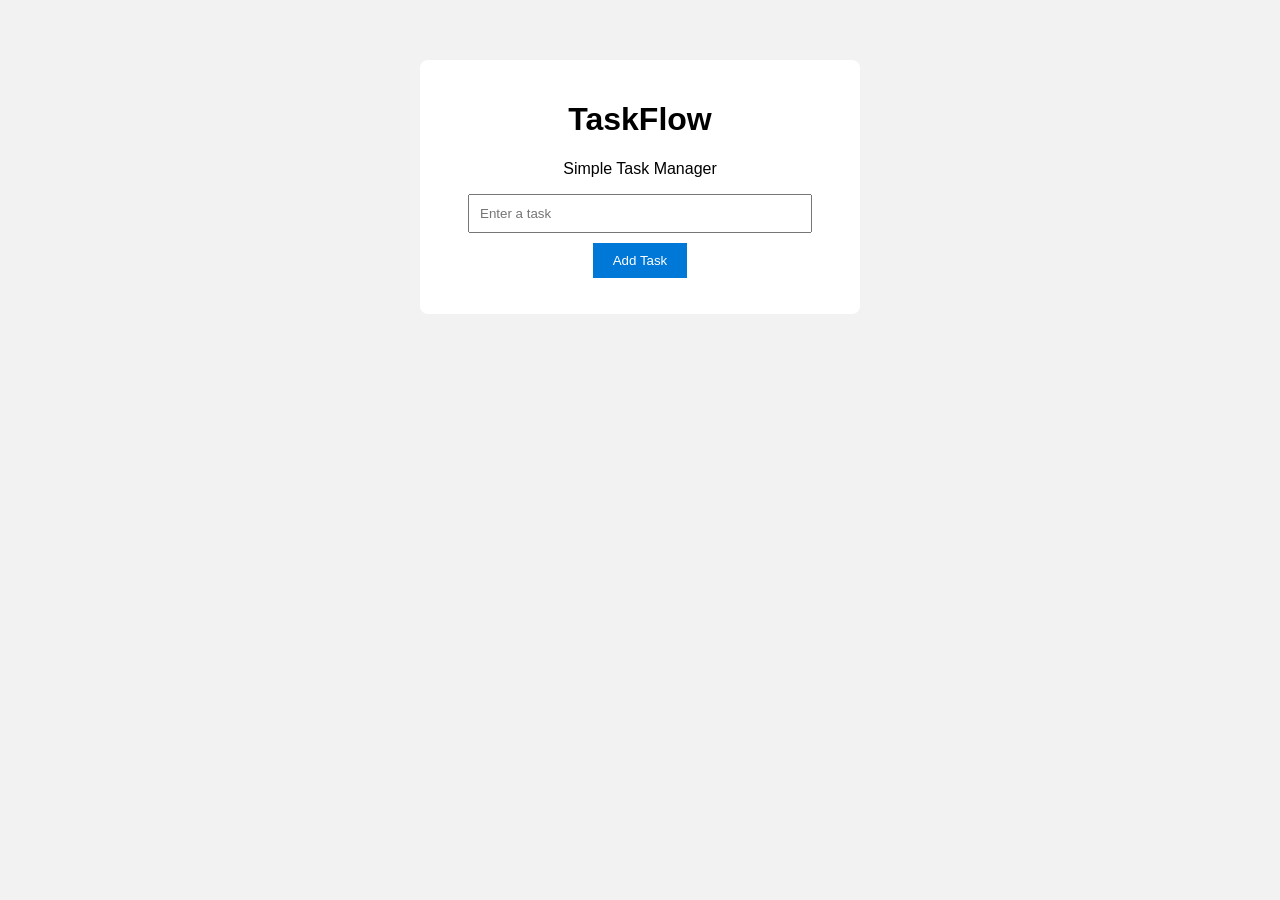
==== index.html @ 828ae336 "feat: initial project setup" ====
<!DOCTYPE html>
<html lang="en">
<head>
    <meta charset="UTF-8">
    <meta name="viewport" content="width=device-width, initial-scale=1.0">
    <title>TaskFlow</title>
    <link rel="stylesheet" href="style.css">
</head>
<body>

<div class="container">
    <h1>TaskFlow</h1>
    <p>Simple Task Manager</p>

    <input type="text" id="taskInput" placeholder="Enter a task">

    <button onclick="addTask()">Add Task</button>

    <ul id="taskList"></ul>
</div>

<script src="script.js"></script>

</body>
</html>
---- style.css ----
body{
    margin:0;
    background:#f2f2f2;
    font-family:Arial, Helvetica, sans-serif;
}

.container{
    width:400px;
    margin:60px auto;
    background:white;
    padding:20px;
    border-radius:8px;
    text-align:center;
}

input{
    width:80%;
    padding:10px;
    margin-bottom:10px;
}

button{
    padding:10px 20px;
    background:#0078d7;
    color:white;
    border:none;
    cursor:pointer;
}

button:hover{
    background:#005ea6;
}

li{
    text-align:left;
    padding:8px;
}
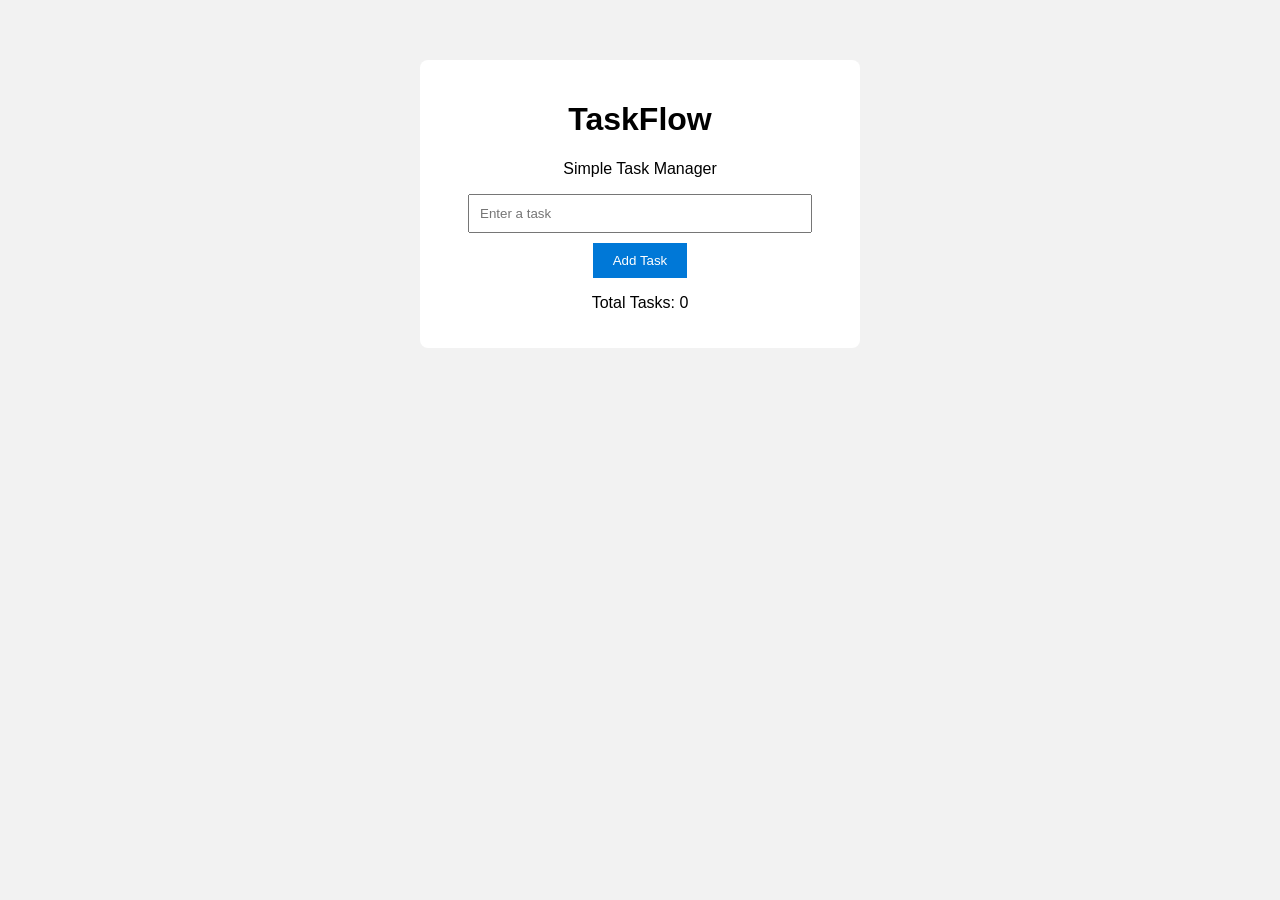
==== commit aca1b31a: "feat: add create task button" ====
--- a/index.html
+++ b/index.html
@@ -9,14 +9,22 @@
 <body>
 
 <div class="container">
+
     <h1>TaskFlow</h1>
+
     <p>Simple Task Manager</p>
 
-    <input type="text" id="taskInput" placeholder="Enter a task">
+    <input
+        type="text"
+        id="taskInput"
+        placeholder="Enter a task">
 
-    <button onclick="addTask()">Add Task</button>
+    <button onclick="addTask()">
+        Add Task
+    </button>
+    <p>Total Tasks: <span id="count">0</span></p>
+    <ul id="taskList"></ul>
 
-    <ul id="taskList"></ul>
 </div>
 
 <script src="script.js"></script>
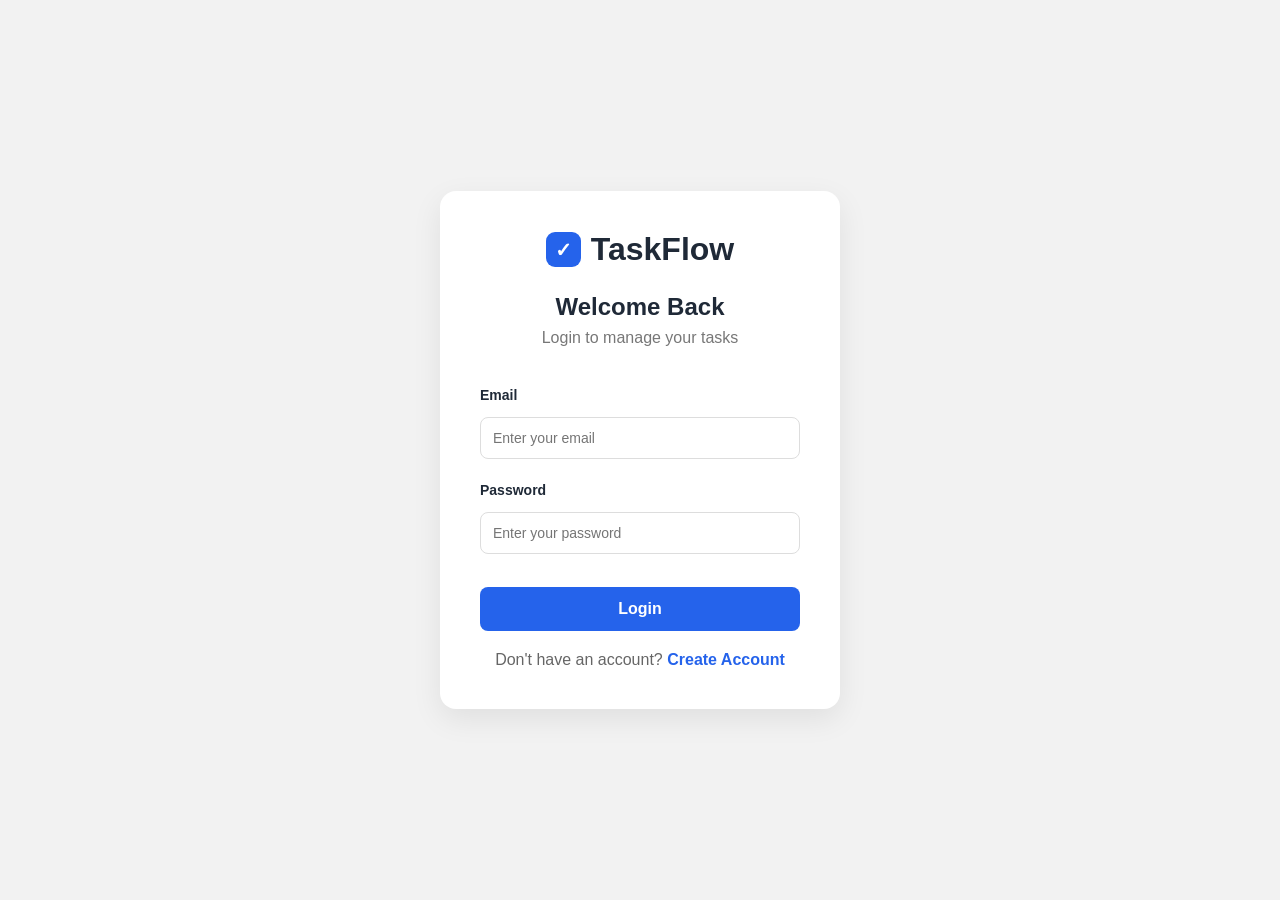
==== commit bbf8b2a8: "Update TaskFlow frontend" ====
--- a/index.html
+++ b/index.html
@@ -1,33 +1,1144 @@
 <!DOCTYPE html>
 <html lang="en">
+
 <head>
+
     <meta charset="UTF-8">
-    <meta name="viewport" content="width=device-width, initial-scale=1.0">
-    <title>TaskFlow</title>
-    <link rel="stylesheet" href="style.css">
+
+    <meta
+        name="viewport"
+        content="width=device-width, initial-scale=1.0"
+    >
+
+    <title>TaskFlow - Smart Task Manager</title>
+
+    <link
+        rel="stylesheet"
+        href="css/style.css"
+    >
+
 </head>
+
+
 <body>
 
-<div class="container">
-
-    <h1>TaskFlow</h1>
-
-    <p>Simple Task Manager</p>
-
-    <input
-        type="text"
-        id="taskInput"
-        placeholder="Enter a task">
-
-    <button onclick="addTask()">
-        Add Task
-    </button>
-    <p>Total Tasks: <span id="count">0</span></p>
-    <ul id="taskList"></ul>
+<div class="app">
+
+
+    <!-- ==========================================
+         SIDEBAR
+         ========================================== -->
+
+    <aside class="sidebar">
+
+        <div class="logo">
+
+            <div class="logo-icon">
+                ✓
+            </div>
+
+            <h2>TaskFlow</h2>
+
+        </div>
+
+
+        <nav>
+
+            <button
+                class="nav-item active"
+                onclick="showSection('dashboard')"
+            >
+                🏠 Dashboard
+            </button>
+
+
+            <button
+                class="nav-item"
+                onclick="showSection('tasks')"
+            >
+                📋 My Tasks
+            </button>
+
+
+            <button
+                class="nav-item"
+                onclick="showSection('completed')"
+            >
+                ✅ Completed
+            </button>
+
+
+            <button
+                class="nav-item"
+                onclick="showSection('analytics')"
+            >
+                📊 Analytics
+            </button>
+
+        </nav>
+
+
+        <div class="sidebar-bottom">
+
+            <button
+                onclick="toggleTheme()"
+                class="theme-btn"
+            >
+                🌙 Dark Mode
+            </button>
+
+
+            <button
+                onclick="logout()"
+                class="theme-btn logout-btn"
+            >
+                🚪 Logout
+            </button>
+
+        </div>
+
+    </aside>
+
+
+
+    <!-- ==========================================
+         MAIN
+         ========================================== -->
+
+    <main class="main">
+
+
+        <!-- HEADER -->
+
+        <header class="header">
+
+            <div>
+
+                <h1 id="pageTitle">
+                    Dashboard
+                </h1>
+
+                <p>
+                    Welcome back,
+                    <strong id="userName">
+                        User
+                    </strong>!
+                </p>
+
+            </div>
+
+
+            <div class="header-actions">
+
+
+                <!-- NOTIFICATION BUTTON -->
+
+                <button
+                    class="notification-btn"
+                    onclick="toggleNotifications()"
+                    title="Notifications"
+                >
+
+                    🔔
+
+                    <span
+                        id="notificationCount"
+                        class="notification-count hidden"
+                    >
+                        0
+                    </span>
+
+                </button>
+
+
+                <!-- ADD TASK -->
+
+                <button
+                    class="add-btn"
+                    onclick="openTaskModal()"
+                >
+                    + Add Task
+                </button>
+
+            </div>
+
+        </header>
+
+
+
+        <!-- ==========================================
+             NOTIFICATION PANEL
+             ========================================== -->
+
+        <div
+            id="notificationPanel"
+            class="notification-panel hidden"
+        >
+
+            <div class="notification-header">
+
+                <div>
+
+                    <h3>
+                        Notifications
+                    </h3>
+
+                    <p>
+                        Task reminders and alerts
+                    </p>
+
+                </div>
+
+
+                <button
+                    onclick="clearNotifications()"
+                    class="clear-notifications"
+                >
+                    Clear
+                </button>
+
+            </div>
+
+
+            <div
+                id="notificationList"
+                class="notification-list"
+            >
+
+                <div class="empty">
+                    🔔 No notifications.
+                </div>
+
+            </div>
+
+        </div>
+
+
+
+        <!-- ==========================================
+             DASHBOARD
+             ========================================== -->
+
+        <section
+            id="dashboard"
+            class="section"
+        >
+
+
+            <!-- STATISTICS -->
+
+            <div class="stats">
+
+
+                <div class="stat-card">
+
+                    <div class="stat-icon">
+                        📋
+                    </div>
+
+                    <div>
+
+                        <span>
+                            Total Tasks
+                        </span>
+
+                        <h2 id="totalTasks">
+                            0
+                        </h2>
+
+                    </div>
+
+                </div>
+
+
+
+                <div class="stat-card">
+
+                    <div class="stat-icon">
+                        ⏳
+                    </div>
+
+                    <div>
+
+                        <span>
+                            Pending
+                        </span>
+
+                        <h2 id="pendingTasks">
+                            0
+                        </h2>
+
+                    </div>
+
+                </div>
+
+
+
+                <div class="stat-card">
+
+                    <div class="stat-icon">
+                        ✅
+                    </div>
+
+                    <div>
+
+                        <span>
+                            Completed
+                        </span>
+
+                        <h2 id="completedTasks">
+                            0
+                        </h2>
+
+                    </div>
+
+                </div>
+
+
+
+                <div class="stat-card">
+
+                    <div class="stat-icon">
+                        ⚠️
+                    </div>
+
+                    <div>
+
+                        <span>
+                            Overdue
+                        </span>
+
+                        <h2 id="overdueTasks">
+                            0
+                        </h2>
+
+                    </div>
+
+                </div>
+
+            </div>
+
+
+
+            <!-- PRODUCTIVITY -->
+
+            <div class="card progress-card">
+
+                <div class="card-header">
+
+                    <div>
+
+                        <h2>
+                            Productivity
+                        </h2>
+
+                        <p>
+                            Your task completion progress
+                        </p>
+
+                    </div>
+
+
+                    <strong id="progressText">
+                        0%
+                    </strong>
+
+                </div>
+
+
+                <div class="progress-bar">
+
+                    <div
+                        id="progressFill"
+                    ></div>
+
+                </div>
+
+            </div>
+
+
+
+            <!-- RECENT TASKS -->
+
+            <div class="card">
+
+                <div class="card-header">
+
+                    <div>
+
+                        <h2>
+                            Recent Tasks
+                        </h2>
+
+                        <p>
+                            Your latest tasks
+                        </p>
+
+                    </div>
+
+                </div>
+
+
+                <div
+                    id="recentTasks"
+                    class="task-list"
+                ></div>
+
+            </div>
+
+        </section>
+
+
+
+        <!-- ==========================================
+             MY TASKS
+             ========================================== -->
+
+        <section
+            id="tasks"
+            class="section hidden"
+        >
+
+
+            <div class="toolbar">
+
+                <input
+                    type="text"
+                    id="searchInput"
+                    placeholder="🔍 Search tasks..."
+                    oninput="renderTasks()"
+                >
+
+
+                <select
+                    id="filterCategory"
+                    onchange="renderTasks()"
+                >
+
+                    <option value="all">
+                        All Categories
+                    </option>
+
+                    <option value="College">
+                        College
+                    </option>
+
+                    <option value="Project">
+                        Project
+                    </option>
+
+                    <option value="Personal">
+                        Personal
+                    </option>
+
+                    <option value="Work">
+                        Work
+                    </option>
+
+                </select>
+
+
+                <select
+                    id="filterPriority"
+                    onchange="renderTasks()"
+                >
+
+                    <option value="all">
+                        All Priorities
+                    </option>
+
+                    <option value="high">
+                        High
+                    </option>
+
+                    <option value="medium">
+                        Medium
+                    </option>
+
+                    <option value="low">
+                        Low
+                    </option>
+
+                </select>
+
+
+                <select
+                    id="filterStatus"
+                    onchange="renderTasks()"
+                >
+
+                    <option value="all">
+                        All Status
+                    </option>
+
+                    <option value="pending">
+                        Pending
+                    </option>
+
+                    <option value="completed">
+                        Completed
+                    </option>
+
+                </select>
+
+            </div>
+
+
+
+            <div class="card">
+
+                <div class="card-header">
+
+                    <div>
+
+                        <h2>
+                            My Tasks
+                        </h2>
+
+                        <p>
+                            Manage all your tasks
+                        </p>
+
+                    </div>
+
+                </div>
+
+
+                <div
+                    id="taskList"
+                    class="task-list"
+                ></div>
+
+            </div>
+
+        </section>
+
+
+
+        <!-- ==========================================
+             COMPLETED
+             ========================================== -->
+
+        <section
+            id="completed"
+            class="section hidden"
+        >
+
+            <div class="card">
+
+                <div class="card-header">
+
+                    <div>
+
+                        <h2>
+                            Completed Tasks
+                        </h2>
+
+                        <p>
+                            Tasks you have finished
+                        </p>
+
+                    </div>
+
+                </div>
+
+
+                <div
+                    id="completedList"
+                    class="task-list"
+                ></div>
+
+            </div>
+
+        </section>
+
+
+
+        <!-- ==========================================
+             ANALYTICS
+             ========================================== -->
+
+        <section
+            id="analytics"
+            class="section hidden"
+        >
+
+
+            <div class="analytics-header">
+
+                <div>
+
+                    <h2>
+                        Productivity Analytics
+                    </h2>
+
+                    <p>
+                        Understand your task management
+                        and productivity.
+                    </p>
+
+                </div>
+
+            </div>
+
+
+
+            <!-- SUMMARY -->
+
+            <div class="analytics-summary">
+
+
+                <div class="analytics-card">
+
+                    <div class="analytics-icon">
+                        📋
+                    </div>
+
+                    <div>
+
+                        <span>
+                            Total Tasks
+                        </span>
+
+                        <h2 id="analyticsTotal">
+                            0
+                        </h2>
+
+                    </div>
+
+                </div>
+
+
+
+                <div class="analytics-card">
+
+                    <div class="analytics-icon">
+                        ✅
+                    </div>
+
+                    <div>
+
+                        <span>
+                            Completed
+                        </span>
+
+                        <h2 id="analyticsCompleted">
+                            0
+                        </h2>
+
+                    </div>
+
+                </div>
+
+
+
+                <div class="analytics-card">
+
+                    <div class="analytics-icon">
+                        ⏳
+                    </div>
+
+                    <div>
+
+                        <span>
+                            Pending
+                        </span>
+
+                        <h2 id="analyticsPending">
+                            0
+                        </h2>
+
+                    </div>
+
+                </div>
+
+
+
+                <div class="analytics-card">
+
+                    <div class="analytics-icon">
+                        📈
+                    </div>
+
+                    <div>
+
+                        <span>
+                            Completion Rate
+                        </span>
+
+                        <h2 id="analyticsRate">
+                            0%
+                        </h2>
+
+                    </div>
+
+                </div>
+
+            </div>
+
+
+
+            <!-- COMPLETION -->
+
+            <div class="card">
+
+                <div class="card-header">
+
+                    <div>
+
+                        <h2>
+                            Overall Completion
+                        </h2>
+
+                        <p>
+                            Percentage of completed tasks
+                        </p>
+
+                    </div>
+
+                </div>
+
+
+                <div class="analytics-progress">
+
+                    <div
+                        id="analyticsProgressFill"
+                    ></div>
+
+                </div>
+
+
+                <div class="analytics-progress-text">
+
+                    <span>
+                        Progress
+                    </span>
+
+                    <strong
+                        id="analyticsProgressText"
+                    >
+                        0%
+                    </strong>
+
+                </div>
+
+            </div>
+
+
+
+            <!-- DISTRIBUTION -->
+
+            <div class="analytics-grid">
+
+
+                <!-- PRIORITY -->
+
+                <div class="card">
+
+                    <div class="card-header">
+
+                        <div>
+
+                            <h2>
+                                Priority Distribution
+                            </h2>
+
+                            <p>
+                                Tasks by priority
+                            </p>
+
+                        </div>
+
+                    </div>
+
+
+                    <div class="distribution">
+
+
+                        <div class="distribution-row">
+
+                            <div class="distribution-label">
+
+                                <span>
+                                    🔴 High
+                                </span>
+
+                                <strong id="highCount">
+                                    0
+                                </strong>
+
+                            </div>
+
+
+                            <div class="distribution-bar">
+
+                                <div
+                                    id="highBar"
+                                    class="high-bar"
+                                ></div>
+
+                            </div>
+
+                        </div>
+
+
+
+                        <div class="distribution-row">
+
+                            <div class="distribution-label">
+
+                                <span>
+                                    🟡 Medium
+                                </span>
+
+                                <strong id="mediumCount">
+                                    0
+                                </strong>
+
+                            </div>
+
+
+                            <div class="distribution-bar">
+
+                                <div
+                                    id="mediumBar"
+                                    class="medium-bar"
+                                ></div>
+
+                            </div>
+
+                        </div>
+
+
+
+                        <div class="distribution-row">
+
+                            <div class="distribution-label">
+
+                                <span>
+                                    🟢 Low
+                                </span>
+
+                                <strong id="lowCount">
+                                    0
+                                </strong>
+
+                            </div>
+
+
+                            <div class="distribution-bar">
+
+                                <div
+                                    id="lowBar"
+                                    class="low-bar"
+                                ></div>
+
+                            </div>
+
+                        </div>
+
+                    </div>
+
+                </div>
+
+
+
+                <!-- CATEGORY -->
+
+                <div class="card">
+
+                    <div class="card-header">
+
+                        <div>
+
+                            <h2>
+                                Category Distribution
+                            </h2>
+
+                            <p>
+                                Tasks by category
+                            </p>
+
+                        </div>
+
+                    </div>
+
+
+                    <div class="distribution">
+
+
+                        <div class="distribution-row">
+
+                            <div class="distribution-label">
+
+                                <span>
+                                    🎓 College
+                                </span>
+
+                                <strong id="collegeCount">
+                                    0
+                                </strong>
+
+                            </div>
+
+
+                            <div class="distribution-bar">
+
+                                <div
+                                    id="collegeBar"
+                                ></div>
+
+                            </div>
+
+                        </div>
+
+
+
+                        <div class="distribution-row">
+
+                            <div class="distribution-label">
+
+                                <span>
+                                    🚀 Project
+                                </span>
+
+                                <strong id="projectCount">
+                                    0
+                                </strong>
+
+                            </div>
+
+
+                            <div class="distribution-bar">
+
+                                <div
+                                    id="projectBar"
+                                ></div>
+
+                            </div>
+
+                        </div>
+
+
+
+                        <div class="distribution-row">
+
+                            <div class="distribution-label">
+
+                                <span>
+                                    🏠 Personal
+                                </span>
+
+                                <strong id="personalCount">
+                                    0
+                                </strong>
+
+                            </div>
+
+
+                            <div class="distribution-bar">
+
+                                <div
+                                    id="personalBar"
+                                ></div>
+
+                            </div>
+
+                        </div>
+
+
+
+                        <div class="distribution-row">
+
+                            <div class="distribution-label">
+
+                                <span>
+                                    💼 Work
+                                </span>
+
+                                <strong id="workCount">
+                                    0
+                                </strong>
+
+                            </div>
+
+
+                            <div class="distribution-bar">
+
+                                <div
+                                    id="workBar"
+                                ></div>
+
+                            </div>
+
+                        </div>
+
+                    </div>
+
+                </div>
+
+            </div>
+
+        </section>
+
+    </main>
 
 </div>
 
-<script src="script.js"></script>
+
+
+<!-- ==========================================
+     TASK MODAL
+     ========================================== -->
+
+<div
+    id="taskModal"
+    class="modal hidden"
+>
+
+    <div class="modal-content">
+
+
+        <div class="modal-header">
+
+            <h2 id="modalTitle">
+                Add New Task
+            </h2>
+
+
+            <button
+                onclick="closeTaskModal()"
+                class="close-btn"
+            >
+                ×
+            </button>
+
+        </div>
+
+
+
+        <form id="taskForm">
+
+
+            <input
+                type="hidden"
+                id="taskId"
+            >
+
+
+            <label>
+                Task Title
+            </label>
+
+            <input
+                type="text"
+                id="taskTitle"
+                placeholder="Enter task title"
+                required
+            >
+
+
+            <label>
+                Description
+            </label>
+
+            <textarea
+                id="taskDescription"
+                placeholder="Enter task description"
+            ></textarea>
+
+
+
+            <div class="form-row">
+
+                <div>
+
+                    <label>
+                        Category
+                    </label>
+
+                    <select id="taskCategory">
+
+                        <option value="College">
+                            College
+                        </option>
+
+                        <option value="Project">
+                            Project
+                        </option>
+
+                        <option value="Personal">
+                            Personal
+                        </option>
+
+                        <option value="Work">
+                            Work
+                        </option>
+
+                    </select>
+
+                </div>
+
+
+                <div>
+
+                    <label>
+                        Priority
+                    </label>
+
+                    <select id="taskPriority">
+
+                        <option value="low">
+                            Low
+                        </option>
+
+                        <option
+                            value="medium"
+                            selected
+                        >
+                            Medium
+                        </option>
+
+                        <option value="high">
+                            High
+                        </option>
+
+                    </select>
+
+                </div>
+
+            </div>
+
+
+
+            <label>
+                Due Date
+            </label>
+
+            <input
+                type="date"
+                id="taskDueDate"
+                required
+            >
+
+
+            <button
+                type="submit"
+                class="save-btn"
+            >
+                Save Task
+            </button>
+
+        </form>
+
+    </div>
+
+</div>
+
+
+
+<script src="js/script.js"></script>
 
 </body>
+
 </html>
--- a/css/style.css
+++ b/css/style.css
@@ -0,0 +1,1493 @@
+* {
+    box-sizing: border-box;
+    margin: 0;
+    padding: 0;
+}
+
+body {
+    font-family: Arial, Helvetica, sans-serif;
+    background: #f5f7fb;
+    color: #1f2937;
+    transition: 0.3s;
+}
+
+button,
+input,
+select,
+textarea {
+    font-family: inherit;
+}
+
+button {
+    cursor: pointer;
+}
+
+
+/* =========================
+   APP
+========================= */
+
+.app {
+    display: flex;
+    min-height: 100vh;
+}
+
+
+/* =========================
+   SIDEBAR
+========================= */
+
+.sidebar {
+    width: 240px;
+    background: #ffffff;
+    border-right: 1px solid #e5e7eb;
+    padding: 25px 15px;
+    display: flex;
+    flex-direction: column;
+}
+
+.logo {
+    display: flex;
+    align-items: center;
+    gap: 10px;
+    padding: 10px;
+    margin-bottom: 35px;
+}
+
+.logo h2 {
+    font-size: 22px;
+}
+
+.logo-icon {
+    width: 35px;
+    height: 35px;
+    background: #2563eb;
+    color: white;
+    border-radius: 9px;
+    display: flex;
+    justify-content: center;
+    align-items: center;
+    font-weight: bold;
+    font-size: 20px;
+}
+
+nav {
+    display: flex;
+    flex-direction: column;
+    gap: 8px;
+}
+
+.nav-item {
+    border: none;
+    background: transparent;
+    padding: 13px 15px;
+    border-radius: 8px;
+    text-align: left;
+    font-size: 15px;
+    color: #6b7280;
+}
+
+.nav-item:hover,
+.nav-item.active {
+    background: #eff6ff;
+    color: #2563eb;
+}
+
+.sidebar-bottom {
+    margin-top: auto;
+}
+
+.theme-btn {
+    width: 100%;
+    padding: 12px;
+    border: 1px solid #e5e7eb;
+    background: transparent;
+    border-radius: 8px;
+}
+
+
+/* =========================
+   MAIN
+========================= */
+
+.main {
+    flex: 1;
+    padding: 35px;
+    max-width: 1400px;
+    margin: auto;
+    width: 100%;
+}
+
+.header {
+    display: flex;
+    justify-content: space-between;
+    align-items: center;
+    margin-bottom: 30px;
+}
+
+.header h1 {
+    font-size: 30px;
+    margin-bottom: 7px;
+}
+
+.header p {
+    color: #6b7280;
+}
+
+.add-btn {
+    background: #2563eb;
+    color: white;
+    border: none;
+    padding: 12px 20px;
+    border-radius: 8px;
+    font-weight: bold;
+}
+
+.add-btn:hover {
+    background: #1d4ed8;
+}
+
+
+/* =========================
+   STATISTICS
+========================= */
+
+.stats {
+    display: grid;
+    grid-template-columns: repeat(4, 1fr);
+    gap: 18px;
+    margin-bottom: 20px;
+}
+
+.stat-card {
+    background: white;
+    border: 1px solid #e5e7eb;
+    border-radius: 12px;
+    padding: 20px;
+    display: flex;
+    align-items: center;
+    gap: 15px;
+}
+
+.stat-card span {
+    color: #6b7280;
+    font-size: 14px;
+}
+
+.stat-card h2 {
+    margin-top: 5px;
+}
+
+.stat-icon {
+    width: 45px;
+    height: 45px;
+    background: #eff6ff;
+    border-radius: 10px;
+    display: flex;
+    justify-content: center;
+    align-items: center;
+    font-size: 21px;
+}
+
+
+/* =========================
+   CARDS
+========================= */
+
+.card {
+    background: white;
+    border: 1px solid #e5e7eb;
+    border-radius: 12px;
+    padding: 22px;
+    margin-bottom: 20px;
+}
+
+.card-header {
+    display: flex;
+    justify-content: space-between;
+    align-items: center;
+    margin-bottom: 20px;
+}
+
+.card-header h2 {
+    font-size: 19px;
+}
+
+.card-header p {
+    color: #6b7280;
+    font-size: 14px;
+    margin-top: 5px;
+}
+
+
+/* =========================
+   PROGRESS
+========================= */
+
+.progress-card {
+    margin-bottom: 20px;
+}
+
+.progress-card strong {
+    font-size: 22px;
+    color: #2563eb;
+}
+
+.progress-bar {
+    height: 10px;
+    background: #e5e7eb;
+    border-radius: 20px;
+    overflow: hidden;
+}
+
+#progressFill {
+    height: 100%;
+    width: 0%;
+    background: #2563eb;
+    transition: width 0.4s;
+}
+
+
+/* =========================
+   TASKS
+========================= */
+
+.task-list {
+    display: flex;
+    flex-direction: column;
+    gap: 10px;
+}
+
+.task {
+    border: 1px solid #e5e7eb;
+    border-radius: 9px;
+    padding: 15px;
+    display: flex;
+    align-items: center;
+    gap: 15px;
+}
+
+.task:hover {
+    border-color: #bfdbfe;
+}
+
+.task-check {
+    width: 20px;
+    height: 20px;
+    cursor: pointer;
+}
+
+.task-info {
+    flex: 1;
+}
+
+.task-info h3 {
+    font-size: 15px;
+    margin-bottom: 6px;
+}
+
+.task-info p {
+    font-size: 13px;
+    color: #6b7280;
+    margin-bottom: 7px;
+}
+
+.task.completed .task-info h3 {
+    text-decoration: line-through;
+    color: #9ca3af;
+}
+
+.task-meta {
+    display: flex;
+    gap: 7px;
+    flex-wrap: wrap;
+}
+
+.badge {
+    padding: 4px 8px;
+    border-radius: 20px;
+    font-size: 11px;
+    font-weight: bold;
+}
+
+.category {
+    background: #f3f4f6;
+    color: #4b5563;
+}
+
+.priority-high {
+    background: #fee2e2;
+    color: #dc2626;
+}
+
+.priority-medium {
+    background: #fef3c7;
+    color: #d97706;
+}
+
+.priority-low {
+    background: #dcfce7;
+    color: #16a34a;
+}
+
+.overdue {
+    color: #dc2626;
+    font-weight: bold;
+}
+
+.task-actions {
+    display: flex;
+    gap: 5px;
+}
+
+.task-actions button {
+    border: none;
+    background: transparent;
+    padding: 7px;
+    border-radius: 6px;
+}
+
+.task-actions button:hover {
+    background: #f3f4f6;
+}
+
+
+/* =========================
+   TOOLBAR
+========================= */
+
+.toolbar {
+    display: flex;
+    gap: 10px;
+    margin-bottom: 20px;
+}
+
+.toolbar input,
+.toolbar select {
+    padding: 11px;
+    border: 1px solid #d1d5db;
+    border-radius: 8px;
+    background: white;
+}
+
+.toolbar input {
+    flex: 1;
+}
+
+
+/* =========================
+   MODAL
+========================= */
+
+.modal {
+    position: fixed;
+    inset: 0;
+    background: rgba(0, 0, 0, 0.45);
+    display: flex;
+    justify-content: center;
+    align-items: center;
+    padding: 20px;
+}
+
+.modal-content {
+    width: 100%;
+    max-width: 500px;
+    background: white;
+    border-radius: 12px;
+    padding: 25px;
+}
+
+.modal-header {
+    display: flex;
+    justify-content: space-between;
+    margin-bottom: 20px;
+}
+
+.close-btn {
+    border: none;
+    background: transparent;
+    font-size: 25px;
+}
+
+form {
+    display: flex;
+    flex-direction: column;
+    gap: 8px;
+}
+
+form label {
+    font-size: 14px;
+    font-weight: bold;
+    margin-top: 8px;
+}
+
+form input,
+form select,
+form textarea {
+    padding: 11px;
+    border: 1px solid #d1d5db;
+    border-radius: 7px;
+}
+
+form textarea {
+    min-height: 90px;
+    resize: vertical;
+}
+
+.form-row {
+    display: grid;
+    grid-template-columns: 1fr 1fr;
+    gap: 15px;
+}
+
+.form-row > div {
+    display: flex;
+    flex-direction: column;
+}
+
+.save-btn {
+    margin-top: 15px;
+    padding: 12px;
+    border: none;
+    border-radius: 8px;
+    background: #2563eb;
+    color: white;
+    font-weight: bold;
+}
+
+
+/* =========================
+   EMPTY STATE
+========================= */
+
+.empty {
+    text-align: center;
+    padding: 35px;
+    color: #9ca3af;
+}
+
+
+/* =========================
+   UTILITIES
+========================= */
+
+.hidden {
+    display: none !important;
+}
+
+
+/* =========================
+   DARK MODE
+========================= */
+
+body.dark {
+    background: #111827;
+    color: #f9fafb;
+}
+
+body.dark .sidebar,
+body.dark .card,
+body.dark .stat-card,
+body.dark .modal-content {
+    background: #1f2937;
+    border-color: #374151;
+}
+
+body.dark .header p,
+body.dark .card-header p,
+body.dark .stat-card span,
+body.dark .task-info p {
+    color: #9ca3af;
+}
+
+body.dark .task {
+    border-color: #374151;
+}
+
+body.dark .toolbar input,
+body.dark .toolbar select,
+body.dark form input,
+body.dark form select,
+body.dark form textarea {
+    background: #1f2937;
+    color: white;
+    border-color: #4b5563;
+}
+
+body.dark .theme-btn {
+    color: white;
+    border-color: #4b5563;
+}
+
+body.dark .nav-item {
+    color: #9ca3af;
+}
+
+body.dark .nav-item:hover,
+body.dark .nav-item.active {
+    background: #374151;
+    color: #60a5fa;
+}
+
+
+/* =========================
+   RESPONSIVE
+========================= */
+
+@media (max-width: 900px) {
+
+    .stats {
+        grid-template-columns: repeat(2, 1fr);
+    }
+
+    .sidebar {
+        width: 200px;
+    }
+}
+
+@media (max-width: 650px) {
+
+    .app {
+        flex-direction: column;
+    }
+
+    .sidebar {
+        width: 100%;
+        border-right: none;
+        border-bottom: 1px solid #e5e7eb;
+    }
+
+    nav {
+        flex-direction: row;
+    }
+
+    .nav-item {
+        flex: 1;
+    }
+
+    .sidebar-bottom {
+        display: none;
+    }
+
+    .main {
+        padding: 20px;
+    }
+
+    .header {
+        align-items: flex-start;
+        gap: 15px;
+        flex-direction: column;
+    }
+
+    .stats {
+        grid-template-columns: 1fr;
+    }
+
+    .toolbar {
+        flex-direction: column;
+    }
+
+    .form-row {
+        grid-template-columns: 1fr;
+    }
+}
+/* ==========================================
+   AUTHENTICATION PAGES
+   ========================================== */
+
+.auth-body {
+    min-height: 100vh;
+
+    display: flex;
+    justify-content: center;
+    align-items: center;
+
+    background: #f2f2f2;
+
+    font-family: Arial, sans-serif;
+}
+
+
+/* Authentication Card */
+
+.auth-container {
+    width: 400px;
+
+    background: white;
+
+    padding: 40px;
+
+    border-radius: 16px;
+
+    box-shadow: 0 10px 30px rgba(0, 0, 0, 0.08);
+
+    box-sizing: border-box;
+}
+
+
+/* Logo */
+
+.auth-logo {
+    display: flex;
+
+    justify-content: center;
+    align-items: center;
+
+    gap: 10px;
+
+    margin-bottom: 25px;
+}
+
+.auth-logo h1 {
+    margin: 0;
+}
+
+
+/* Heading */
+
+.auth-container h2 {
+    text-align: center;
+
+    margin-bottom: 8px;
+}
+
+.auth-subtitle {
+    text-align: center;
+
+    color: #777;
+
+    margin-bottom: 25px;
+}
+
+
+/* Labels */
+
+.auth-container label {
+    display: block;
+
+    margin-top: 15px;
+    margin-bottom: 6px;
+
+    font-weight: 600;
+}
+
+
+/* Inputs */
+
+.auth-container input {
+    width: 100%;
+
+    padding: 12px;
+
+    border: 1px solid #ddd;
+
+    border-radius: 8px;
+
+    box-sizing: border-box;
+
+    font-size: 14px;
+
+    outline: none;
+}
+
+.auth-container input:focus {
+    border-color: #2563eb;
+}
+
+
+/* Authentication Button */
+
+.auth-btn {
+    width: 100%;
+
+    margin-top: 25px;
+
+    padding: 13px;
+
+    border: none;
+
+    border-radius: 8px;
+
+    background: #2563eb;
+
+    color: white;
+
+    font-size: 16px;
+
+    font-weight: 600;
+
+    cursor: pointer;
+}
+
+.auth-btn:hover {
+    opacity: 0.9;
+}
+
+
+/* Login/Register Link */
+
+.auth-switch {
+    text-align: center;
+
+    margin-top: 20px;
+
+    color: #666;
+}
+
+.auth-switch a {
+    color: #2563eb;
+
+    text-decoration: none;
+
+    font-weight: 600;
+}
+
+.auth-switch a:hover {
+    text-decoration: underline;
+}
+
+
+/* Mobile */
+
+@media (max-width: 500px) {
+
+    .auth-container {
+        width: 90%;
+
+        padding: 30px 25px;
+    }
+
+}
+/* ==========================================
+   AUTHENTICATION PAGES
+   ========================================== */
+
+.auth-body {
+    min-height: 100vh;
+
+    display: flex;
+
+    justify-content: center;
+
+    align-items: center;
+
+    background: #f2f2f2;
+
+    font-family: Arial, sans-serif;
+}
+
+
+.auth-container {
+    width: 400px;
+
+    background: white;
+
+    padding: 40px;
+
+    border-radius: 16px;
+
+    box-shadow:
+        0 10px 30px
+        rgba(0, 0, 0, 0.08);
+
+    box-sizing: border-box;
+}
+
+
+.auth-logo {
+    display: flex;
+
+    justify-content: center;
+
+    align-items: center;
+
+    gap: 10px;
+
+    margin-bottom: 25px;
+}
+
+
+.auth-logo h1 {
+    margin: 0;
+}
+
+
+.auth-container h2 {
+    text-align: center;
+
+    margin-bottom: 8px;
+}
+
+
+.auth-subtitle {
+    text-align: center;
+
+    color: #777;
+
+    margin-bottom: 25px;
+}
+
+
+.auth-container label {
+    display: block;
+
+    margin-top: 15px;
+
+    margin-bottom: 6px;
+
+    font-weight: 600;
+}
+
+
+.auth-container input {
+    width: 100%;
+
+    padding: 12px;
+
+    border: 1px solid #ddd;
+
+    border-radius: 8px;
+
+    box-sizing: border-box;
+
+    font-size: 14px;
+
+    outline: none;
+}
+
+
+.auth-container input:focus {
+    border-color: #2563eb;
+}
+
+
+.auth-btn {
+    width: 100%;
+
+    margin-top: 25px;
+
+    padding: 13px;
+
+    border: none;
+
+    border-radius: 8px;
+
+    background: #2563eb;
+
+    color: white;
+
+    font-size: 16px;
+
+    font-weight: 600;
+
+    cursor: pointer;
+}
+
+
+.auth-btn:hover {
+    opacity: 0.9;
+}
+
+
+.auth-switch {
+    text-align: center;
+
+    margin-top: 20px;
+
+    color: #666;
+}
+
+
+.auth-switch a {
+    color: #2563eb;
+
+    text-decoration: none;
+
+    font-weight: 600;
+}
+
+
+.auth-switch a:hover {
+    text-decoration: underline;
+}
+
+
+.logout-btn {
+    margin-top: 8px;
+}
+
+
+@media (max-width: 500px) {
+
+    .auth-container {
+
+        width: 90%;
+
+        padding: 30px 25px;
+
+    }
+
+}
+/* ==========================================
+   ANALYTICS
+   ========================================== */
+
+.analytics-header {
+    margin-bottom: 20px;
+}
+
+.analytics-header h2 {
+    margin-bottom: 5px;
+}
+
+.analytics-header p {
+    color: #777;
+}
+
+
+/* Analytics Summary */
+
+.analytics-summary {
+    display: grid;
+
+    grid-template-columns:
+        repeat(4, 1fr);
+
+    gap: 20px;
+
+    margin-bottom: 20px;
+}
+
+
+.analytics-card {
+    background: white;
+
+    padding: 22px;
+
+    border-radius: 12px;
+
+    display: flex;
+
+    align-items: center;
+
+    gap: 15px;
+
+    box-shadow:
+        0 4px 15px
+        rgba(0, 0, 0, 0.05);
+}
+
+
+.analytics-icon {
+    width: 48px;
+
+    height: 48px;
+
+    display: flex;
+
+    align-items: center;
+
+    justify-content: center;
+
+    background: #f1f5ff;
+
+    border-radius: 10px;
+
+    font-size: 22px;
+}
+
+
+.analytics-card span {
+    color: #777;
+
+    font-size: 14px;
+}
+
+
+.analytics-card h2 {
+    margin-top: 5px;
+
+    margin-bottom: 0;
+
+    font-size: 25px;
+}
+
+
+/* Analytics Progress */
+
+.analytics-progress {
+    width: 100%;
+
+    height: 18px;
+
+    background: #e5e7eb;
+
+    border-radius: 20px;
+
+    overflow: hidden;
+}
+
+
+#analyticsProgressFill {
+    height: 100%;
+
+    width: 0%;
+
+    background: #2563eb;
+
+    border-radius: 20px;
+
+    transition:
+        width 0.5s ease;
+}
+
+
+.analytics-progress-text {
+    display: flex;
+
+    justify-content: space-between;
+
+    margin-top: 12px;
+}
+
+
+/* Analytics Grid */
+
+.analytics-grid {
+    display: grid;
+
+    grid-template-columns:
+        repeat(2, 1fr);
+
+    gap: 20px;
+
+    margin-top: 20px;
+}
+
+
+/* Distribution */
+
+.distribution {
+    display: flex;
+
+    flex-direction: column;
+
+    gap: 22px;
+}
+
+
+.distribution-row {
+    width: 100%;
+}
+
+
+.distribution-label {
+    display: flex;
+
+    justify-content: space-between;
+
+    margin-bottom: 8px;
+
+    font-size: 14px;
+}
+
+
+.distribution-bar {
+    width: 100%;
+
+    height: 10px;
+
+    background: #e5e7eb;
+
+    border-radius: 20px;
+
+    overflow: hidden;
+}
+
+
+.distribution-bar div {
+    height: 100%;
+
+    width: 0%;
+
+    background: #2563eb;
+
+    border-radius: 20px;
+
+    transition:
+        width 0.5s ease;
+}
+
+
+.high-bar {
+    background: #ef4444 !important;
+}
+
+
+.medium-bar {
+    background: #f59e0b !important;
+}
+
+
+.low-bar {
+    background: #22c55e !important;
+}
+
+
+/* Dark Mode Analytics */
+
+body.dark .analytics-card,
+body.dark .card {
+    background: #1f2937;
+}
+
+
+body.dark .analytics-card span,
+body.dark .analytics-header p {
+    color: #aaa;
+}
+
+
+body.dark .analytics-icon {
+    background: #374151;
+}
+
+
+body.dark .distribution-bar {
+    background: #374151;
+}
+
+
+body.dark .analytics-progress {
+    background: #374151;
+}
+
+
+/* Responsive */
+
+@media (max-width: 900px) {
+
+    .analytics-summary {
+        grid-template-columns:
+            repeat(2, 1fr);
+    }
+
+    .analytics-grid {
+        grid-template-columns: 1fr;
+    }
+
+}
+
+
+@media (max-width: 600px) {
+
+    .analytics-summary {
+        grid-template-columns: 1fr;
+    }
+
+}
+/* ==========================================
+   HEADER ACTIONS
+   ========================================== */
+
+.header-actions {
+    display: flex;
+
+    align-items: center;
+
+    gap: 12px;
+
+    position: relative;
+}
+
+
+/* ==========================================
+   NOTIFICATION BUTTON
+   ========================================== */
+
+.notification-btn {
+    position: relative;
+
+    width: 46px;
+
+    height: 46px;
+
+    border: none;
+
+    border-radius: 10px;
+
+    background: white;
+
+    font-size: 20px;
+
+    cursor: pointer;
+
+    box-shadow:
+        0 3px 10px
+        rgba(0, 0, 0, 0.08);
+}
+
+
+.notification-btn:hover {
+    transform: translateY(-1px);
+}
+
+
+/* Notification Count */
+
+.notification-count {
+    position: absolute;
+
+    top: -5px;
+
+    right: -5px;
+
+    min-width: 20px;
+
+    height: 20px;
+
+    padding: 0 5px;
+
+    display: flex;
+
+    align-items: center;
+
+    justify-content: center;
+
+    background: #ef4444;
+
+    color: white;
+
+    border-radius: 20px;
+
+    font-size: 11px;
+
+    font-weight: bold;
+}
+
+
+/* ==========================================
+   NOTIFICATION PANEL
+   ========================================== */
+
+.notification-panel {
+    position: absolute;
+
+    top: 85px;
+
+    right: 30px;
+
+    width: 360px;
+
+    max-height: 450px;
+
+    background: white;
+
+    border-radius: 14px;
+
+    box-shadow:
+        0 15px 40px
+        rgba(0, 0, 0, 0.15);
+
+    z-index: 1000;
+
+    overflow: hidden;
+}
+
+
+.notification-header {
+    display: flex;
+
+    justify-content: space-between;
+
+    align-items: center;
+
+    padding: 18px;
+
+    border-bottom: 1px solid #eee;
+}
+
+
+.notification-header h3 {
+    margin: 0 0 4px 0;
+}
+
+
+.notification-header p {
+    margin: 0;
+
+    color: #777;
+
+    font-size: 13px;
+}
+
+
+.clear-notifications {
+    border: none;
+
+    background: transparent;
+
+    color: #2563eb;
+
+    cursor: pointer;
+
+    font-weight: 600;
+}
+
+
+.notification-list {
+    max-height: 360px;
+
+    overflow-y: auto;
+}
+
+
+/* ==========================================
+   NOTIFICATION ITEM
+   ========================================== */
+
+.notification-item {
+    display: flex;
+
+    gap: 12px;
+
+    padding: 15px 18px;
+
+    border-bottom: 1px solid #eee;
+}
+
+
+.notification-item:last-child {
+    border-bottom: none;
+}
+
+
+.notification-icon {
+    width: 38px;
+
+    height: 38px;
+
+    flex-shrink: 0;
+
+    display: flex;
+
+    justify-content: center;
+
+    align-items: center;
+
+    border-radius: 50%;
+
+    background: #f1f5f9;
+
+    font-size: 18px;
+}
+
+
+.notification-item strong {
+    display: block;
+
+    margin-bottom: 4px;
+}
+
+
+.notification-item p {
+    margin: 0;
+
+    color: #666;
+
+    font-size: 13px;
+
+    line-height: 1.4;
+}
+
+
+.notification-item.overdue {
+    border-left: 4px solid #ef4444;
+}
+
+
+.notification-item.today {
+    border-left: 4px solid #f59e0b;
+}
+
+
+.notification-item.tomorrow {
+    border-left: 4px solid #2563eb;
+}
+
+
+.notification-item.upcoming {
+    border-left: 4px solid #22c55e;
+}
+
+
+/* ==========================================
+   DARK MODE NOTIFICATIONS
+   ========================================== */
+
+body.dark .notification-btn {
+    background: #1f2937;
+
+    color: white;
+}
+
+
+body.dark .notification-panel {
+    background: #1f2937;
+
+    color: white;
+}
+
+
+body.dark .notification-header {
+    border-bottom-color: #374151;
+}
+
+
+body.dark .notification-header p {
+    color: #aaa;
+}
+
+
+body.dark .notification-item {
+    border-bottom-color: #374151;
+}
+
+
+body.dark .notification-item p {
+    color: #aaa;
+}
+
+
+body.dark .notification-icon {
+    background: #374151;
+}
+
+
+/* ==========================================
+   MOBILE
+   ========================================== */
+
+@media (max-width: 600px) {
+
+    .header-actions {
+        gap: 6px;
+    }
+
+
+    .notification-panel {
+        right: 10px;
+
+        width: calc(100vw - 20px);
+
+        max-width: 360px;
+    }
+
+
+    .notification-btn {
+        width: 42px;
+
+        height: 42px;
+    }
+
+}
